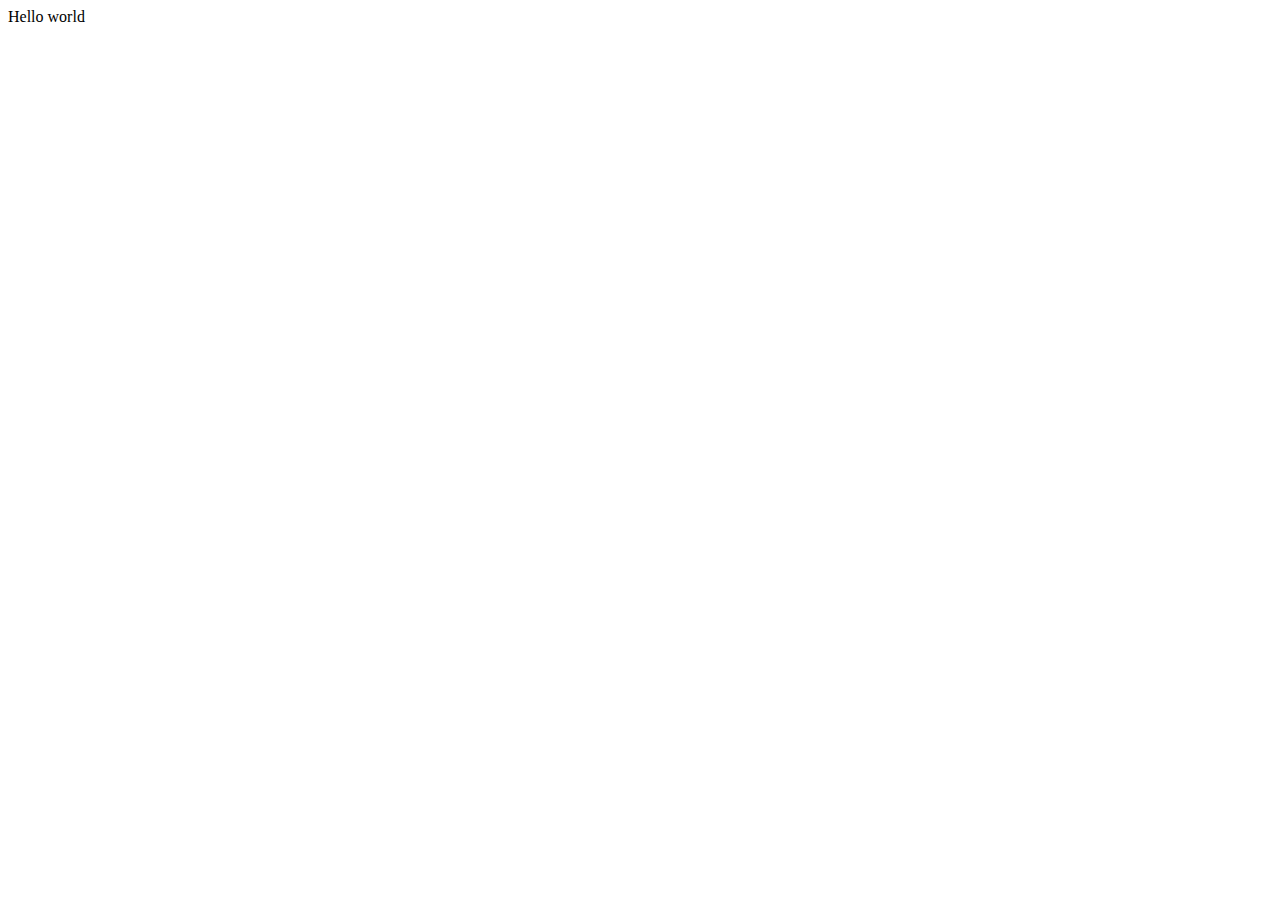
==== index.html @ a38781e0 "Initial commit" ====
<!DOCTYPE html>
<html>
  <head>
    <meta charset="utf-8">
    <meta name="viewport" content="width=device-width">
    <title>replit</title>
    <link href="style.css" rel="stylesheet" type="text/css" />
  </head>
  <body>
    Hello world
    <script src="script.js"></script>
  </body>
</html>
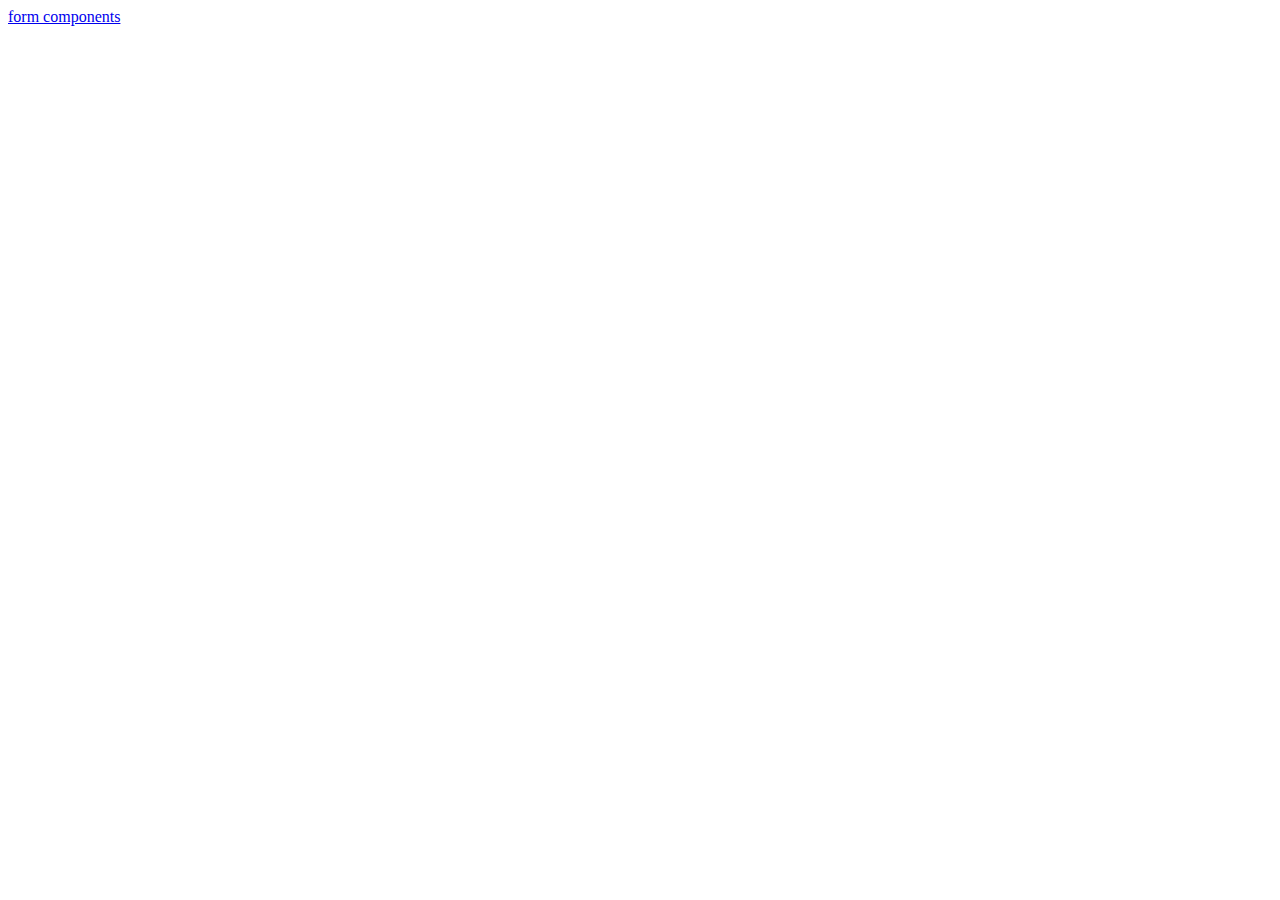
==== commit 6ef0dd2e: "progrès maquette composants" ====
--- a/index.html
+++ b/index.html
@@ -7,7 +7,6 @@
     <link href="style.css" rel="stylesheet" type="text/css" />
   </head>
   <body>
-    Hello world
-    <script src="script.js"></script>
+    <a href="form_components.html">form components</a>
   </body>
 </html>--- a/style.css
+++ b/style.css
@@ -0,0 +1,31 @@
+body{
+  --wd-white: #FFFFFF;
+  --accent: #8428F8;
+}
+
+div.formComponent{
+  justify-content: space-around;
+}
+
+div.compGrid{
+  display: grid;
+  grid-template: 0.5fr 1fr 0.5fr 1fr / 1fr 1fr 1fr;
+}
+
+h1.formComponent{
+  font-family: Inter;
+  font-style: normal;
+  font-weight: 500;
+  font-size: 46px;
+  line-height: 56px;
+  color:var(--accent);
+}
+
+select.civilite{
+  border: 1px solid #949494;
+  box-sizing: border-box;
+  border-radius: 4px;
+  width: 261px;
+  height: 59px;
+  background: var(--wd-white);
+}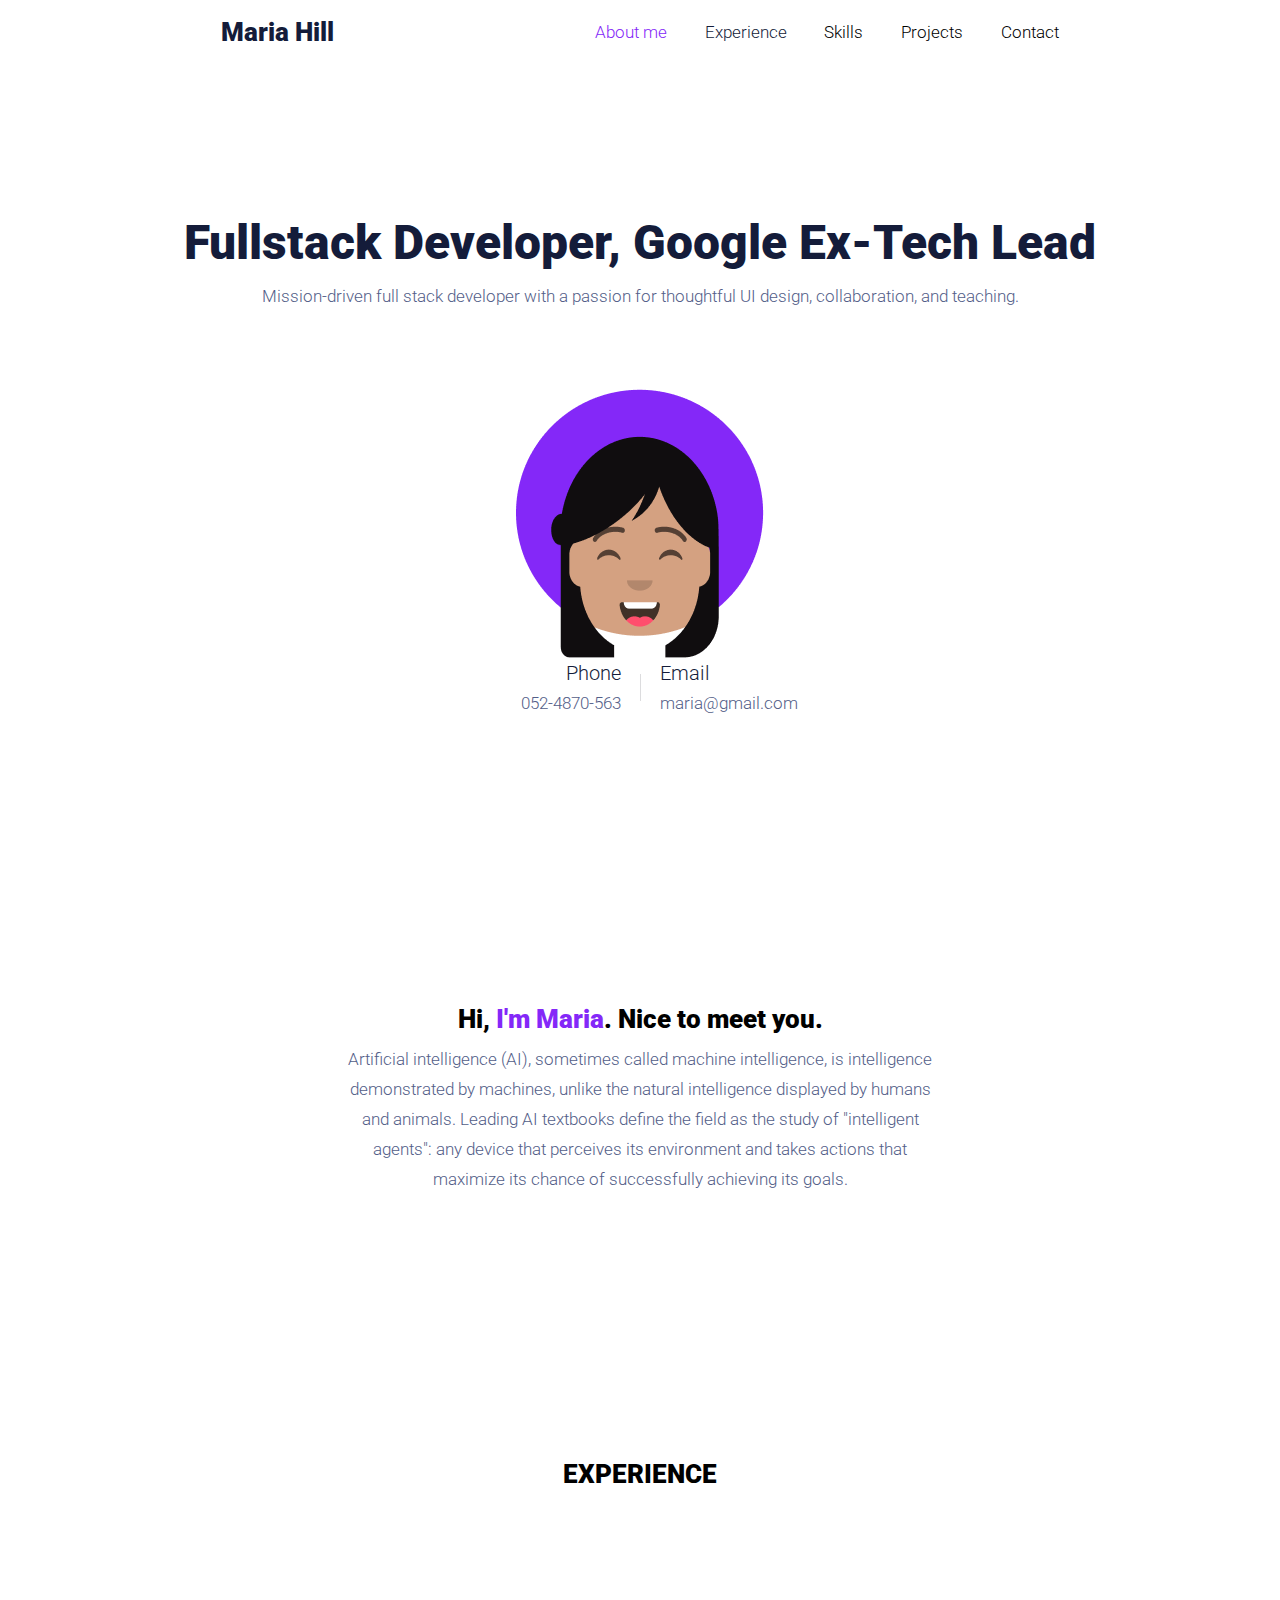
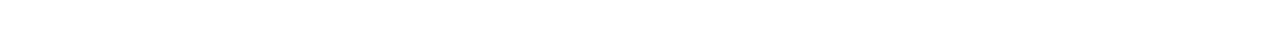
==== commit 31238c55: "avancé epxerience" ====
--- a/index.html
+++ b/index.html
@@ -1,12 +1,77 @@
 <!DOCTYPE html>
-<html>
-  <head>
-    <meta charset="utf-8">
-    <meta name="viewport" content="width=device-width">
-    <title>replit</title>
-    <link href="style.css" rel="stylesheet" type="text/css" />
-  </head>
-  <body>
-    <a href="form_components.html">form components</a>
-  </body>
+<html lang="en">
+<head>
+  <meta charset="UTF-8">
+  <meta http-equiv="X-UA-Compatible" content="IE=edge">
+  <meta name="viewport" content="width=device-width, initial-scale=1.0">
+  <title>Document</title>
+  <link rel="stylesheet" href="style.css">
+</head>
+
+<header>
+  <div class="left">
+    <h1>Maria Hill</h1>
+  </div>
+  <div class="right">
+    <nav>
+      <ul>
+        <li><a id="about-btn" href="#about-me">About me</a></li>
+        <li><a href="#experience">Experience</a></li>
+        <li><a href="">Skills</a></li>
+        <li><a href="">Projects</a></li>
+        <li><a href="">Contact</a></li>
+      </ul>
+    </nav>
+  </div>
+</header>
+<body>
+  <section id="about-me">
+    <div class="flex-centered">
+      <div class="flex-column centered">
+        <p class="title">Fullstack Developer, Google Ex-Tech Lead</p>
+        <p class="small margin">Mission-driven full stack developer with a passion for thoughtful UI design, collaboration, and teaching.</p>
+      </div>
+    </div>
+    <div class="flex-centered">
+      <img src="img/illustration.png" alt="illustration">
+    </div>
+    <div class="flex-centered">
+      <div class="contact-grid">
+        <div class="after-line">
+          <p class="medium text-right">Phone</p>
+          <p class="small text-right">052-4870-563</p>
+        </div>
+        <div class="line">
+          
+        </div>
+        <div>
+          <p class="medium text-left">Email</p>
+          <p class="small text-left">maria@gmail.com</p>
+        </div>
+      </div>
+    </div>
+    <div class="intro">
+      <div class="centered">
+        <div class="flex-centered">
+          <p class="large">Hi,&nbsp</p><p class="large" style="color: var(--accent);">I'm Maria</p><p class="large">. Nice to meet you.</p>
+        </div>
+        <div class="flex-centered">
+          <p class="small paragraph margin">Artificial intelligence (AI), sometimes called machine intelligence, is intelligence demonstrated by machines, unlike the natural intelligence displayed by humans and animals. Leading AI textbooks define the field as the study of "intelligent agents": any device that perceives its environment and takes actions that maximize its chance of successfully achieving its goals.</p>
+        </div>
+      </div>
+    </div>
+  </section>
+  <section id="experience">
+    <div class="flex-centered">
+      <p class="large">EXPERIENCE</p>
+    </div>
+    <div class="flex-centered">
+      <div class="history">
+
+      </div>
+    </div>
+
+  </section>
+</body>
+
 </html>--- a/style.css
+++ b/style.css
@@ -1,31 +1,373 @@
-body{
+@import url('https://fonts.googleapis.com/css2?family=Roboto:wght@100;300;400;500;700;900&display=swap');
+
+/* ===== Variables ===== */
+body {
+  /* Colors */
+  --bw-100: #181743;
+  --bw-200: #3f474b;
+  --bw-300: #7f8a8f;
+  --bw-400: #bec7cc;
+  --bw-500: hsl(198, 24%, 89%);
+  --bw-600: #f3f8fb;
+  --bw-700: #FFFFFF;
+  --text-color:#1A1A1A;
+
+  --burple-100: #271e64;
+  --burple-200: #5034ff;
+  --burple-300: #bebdff;
+  --burple-400: #6d6af4;
+  --burple-500: #dfe8ff;
+
+  --error-red: #EE0004;
+  
   --wd-white: #FFFFFF;
   --accent: #8428F8;
-}
-
-div.formComponent{
-  justify-content: space-around;
-}
-
-div.compGrid{
-  display: grid;
-  grid-template: 0.5fr 1fr 0.5fr 1fr / 1fr 1fr 1fr;
-}
-
-h1.formComponent{
-  font-family: Inter;
-  font-style: normal;
-  font-weight: 500;
-  font-size: 46px;
-  line-height: 56px;
-  color:var(--accent);
-}
-
-select.civilite{
+  --blue1: #141C3A;
+  --blue2: #535E88;
+}
+
+/* ===== Button ===== */
+
+button,
+.button {
+  border-radius: 40px;
+  transition: all ease-in-out 125ms;
+  text-decoration: none;
+  display: inline-block;
+  cursor: pointer;
+}
+
+button.large,
+.button.large {
+  font-weight: 600;
+  font-size: 24px;
+  line-height: 36px;
+}
+
+button.large:not(.text),
+.button.large:not(.text) {
+  padding: 24px 32px;
+}
+
+button.medium,
+.button.medium {
+  font-weight: 600;
+  font-size: 20px;
+  line-height: 30px;
+}
+
+button.medium:not(.text),
+.button.medium:not(.text) {
+  padding: 20px 24px;
+}
+
+button.small,
+.button.small {
+  font-weight: 600;
+  font-size: 16px;
+  line-height: 24px;
+}
+
+button.small:not(.text),
+.button.small:not(.text) {
+  padding: 12px 20px;
+}
+
+button.primary,
+.button.primary {
+  background: var(--burple-200);
+  color: var(--bw-700);
+  border: none;
+}
+
+button.primary:hover,
+.button.primary:hover {
+  background: var(--burple-100);
+}
+
+button.secondary,
+.button.secondary {
+  background: var(--bw-700);
+  border: 3px solid var(--bw-100);
+  color: var(--bw-100);
+}
+
+button.secondary:hover,
+.button.secondary:hover {
+  background: var(--bw-100);
+  color: var(--bw-700);
+}
+
+button.tertiary,
+.button.tertiary {
+  background: var(--burple-500);
+  border: 3px solid var(--bw-100);
+  color: var(--burple-100);
+}
+
+button.tertiary:hover,
+.button.tertiary:hover {
+  background: var(--bw-100);
+  color: var(--bw-700);
+}
+
+button.text,
+.button.text {
+  background: none;
+  color: var(--burple-200);
+  border: none;
+}
+
+button.text:hover,
+.button.text:hover {
+  color: var(--burple-100);
+}
+
+button.round{
+  width: 96px;
+  height: 96px;
+  border-radius: 50%;
+  border:none;
+  background: var(--burple-500);
+  color: var(--burple-100);
+  font-size: 48px;
+}
+
+button.round:hover{
+  background: var(--burple-400);
+}
+
+button.round:disabled{
+  background: var(--bw-500);
+  color: var(--bw-300);
+}
+/* ============================== */
+
+/* ========= Text Inputs ======== */
+
+div.textInput{
+  transition: 125ms;
+  display: flex;
+  flex-direction: column;
+  gap: 6px;
+}
+
+div.textInput label{
+  transition: 125ms;
+  color: var(--text-color);
+  position: relative;
+  bottom: 85px;
+}
+
+div.textInput input{
+  transition: 125ms;
   border: 1px solid #949494;
   box-sizing: border-box;
   border-radius: 4px;
-  width: 261px;
+  padding: 20px 12px;
+  width: 311px;
   height: 59px;
-  background: var(--wd-white);
-}+}
+
+div.textInput input:hover{
+  border: 2px solid #767676;
+}
+
+div.textInput:focus-within input{
+  color:#543FD3;
+  border: 2px solid #543FD3;
+  outline: none;
+}
+
+div.textInput:focus-within label{
+  color: #543FD3;
+} 
+
+div.textInput input:invalid{
+  border: 2px solid var(--error-red);
+  color:var(--error-red);
+}
+
+div.textInput input:invalid +label{
+  color: var(--error-red);
+}
+
+div.textInput input:disabled{
+  
+}
+/* ============================== */
+
+/* ======== Dropdown ============ */
+
+div.dropdown{
+  display: block;
+}
+
+button.dropbtn{
+  
+}
+/* ============================== */
+
+/* ======== "properties" ======== */
+
+.centered{
+  text-align: center;
+}
+
+.no-blank{
+  padding-top: 0;
+  margin-top: 0;
+}
+
+.text-left{
+  padding-left: start;
+}
+
+.text-right{
+  text-align: end;
+}
+
+.margin{
+  margin-top: 10px;
+}
+
+div.flex-centered{
+  display: flex;
+  justify-content: center;
+}
+
+div.grid{
+  display: grid;
+}
+
+
+
+/* ============================== */
+
+html{
+  scroll-behavior: smooth;
+  font-family: Roboto;
+}
+
+header{
+  display: flex;
+  justify-content: space-evenly;
+}
+
+body{
+  margin:0;
+  padding: 0;
+}
+
+header .left h1{
+  font-style: normal;
+  font-weight: 900;
+  font-size: 26px;
+  line-height: 30px;
+  color: var(--blue1);
+}
+
+header .right{
+  display: flex;
+  align-items: center;
+}
+
+header .right ul{
+  display: flex;
+  gap: 37.8px;
+  list-style: none;
+}
+
+header a{
+  text-decoration: none;
+  color: var(--blue1);
+  font-weight: 300;
+  font-size: 17px;
+  line-height: 30px;
+}
+
+header a#about-btn{
+  color: var(--accent);
+}
+
+header a:visited{
+  color: inherit; 
+}
+
+p{
+  margin:0px;
+  
+}
+
+p.title{
+  font-style: normal;
+  font-weight: 900;
+  font-size: 48px;
+  line-height: 56px;
+  color: var(--blue1);
+}
+
+p.large{
+  font-weight: 900;
+  font-size: 26px;
+  line-height: 30px;
+}
+
+p.medium{
+  font-weight: 300;
+  font-size: 20px;
+  line-height: 30px;
+  color:var(--blue1)
+}
+
+p.small{
+  font-weight: 300;
+  font-size: 17px;
+  line-height: 30px;
+  color: var(--blue2);
+}
+
+p.paragraph{
+  width: 609px;
+}
+
+div.flex-column{
+  display: inline-block
+}
+
+section#about-me{
+  margin-top: 150px;
+}
+
+section#about-me img{
+  margin-top: 78px;
+}
+
+section#about-me div.contact-grid{
+  display: grid;
+  grid-template-columns: 1fr 1px 1fr;
+  width: 350px;
+  column-gap: 19px;
+}
+
+div.line{
+  width: 0;
+  height: 27px;
+  border-left: solid 0.25px #DCDCDE;
+  align-self: center;
+  justify-self: center;
+}
+
+section#about-me div.intro{
+  margin-top: 286px;
+}
+
+section#experience{
+  margin-top: 265px;
+}
+
+section#experience div.history{
+  margin-top: 165px;
+  display: grid;
+  grid-template-columns: 1fr 5px 1fr;
+}
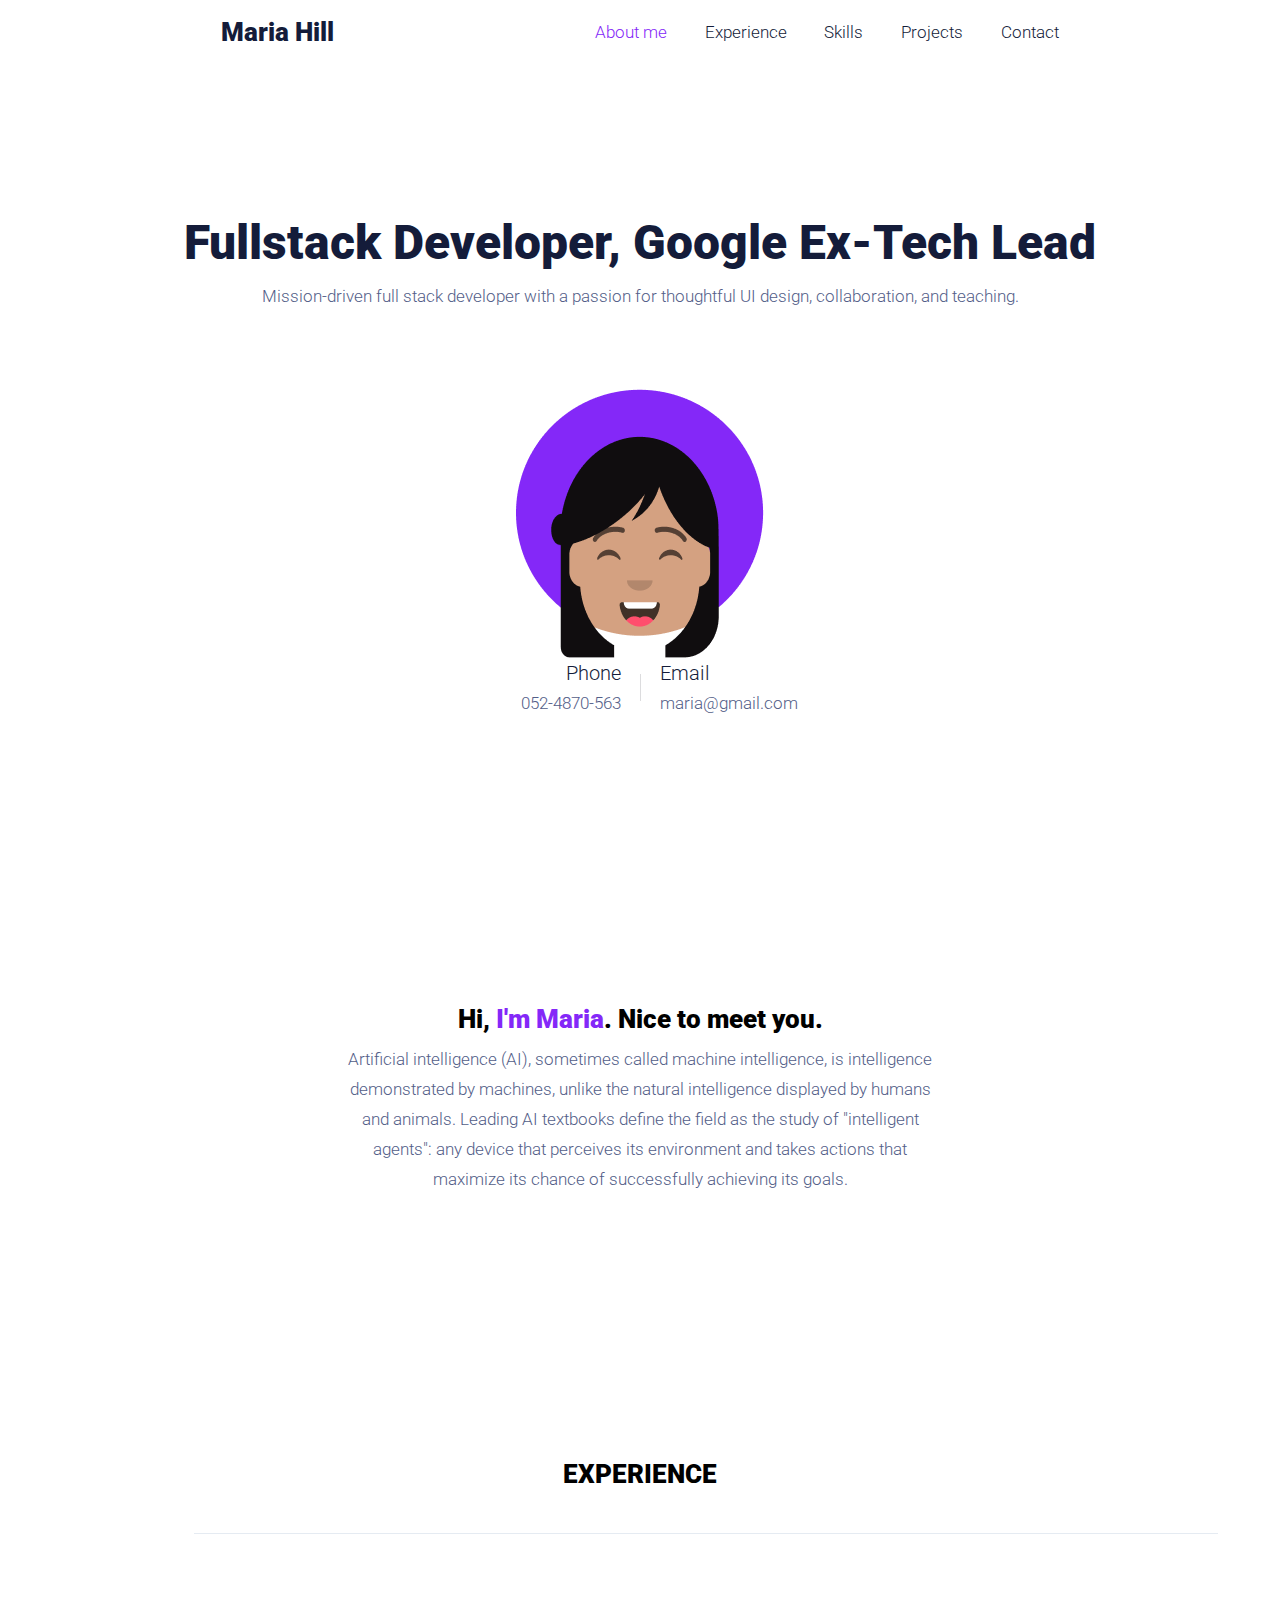
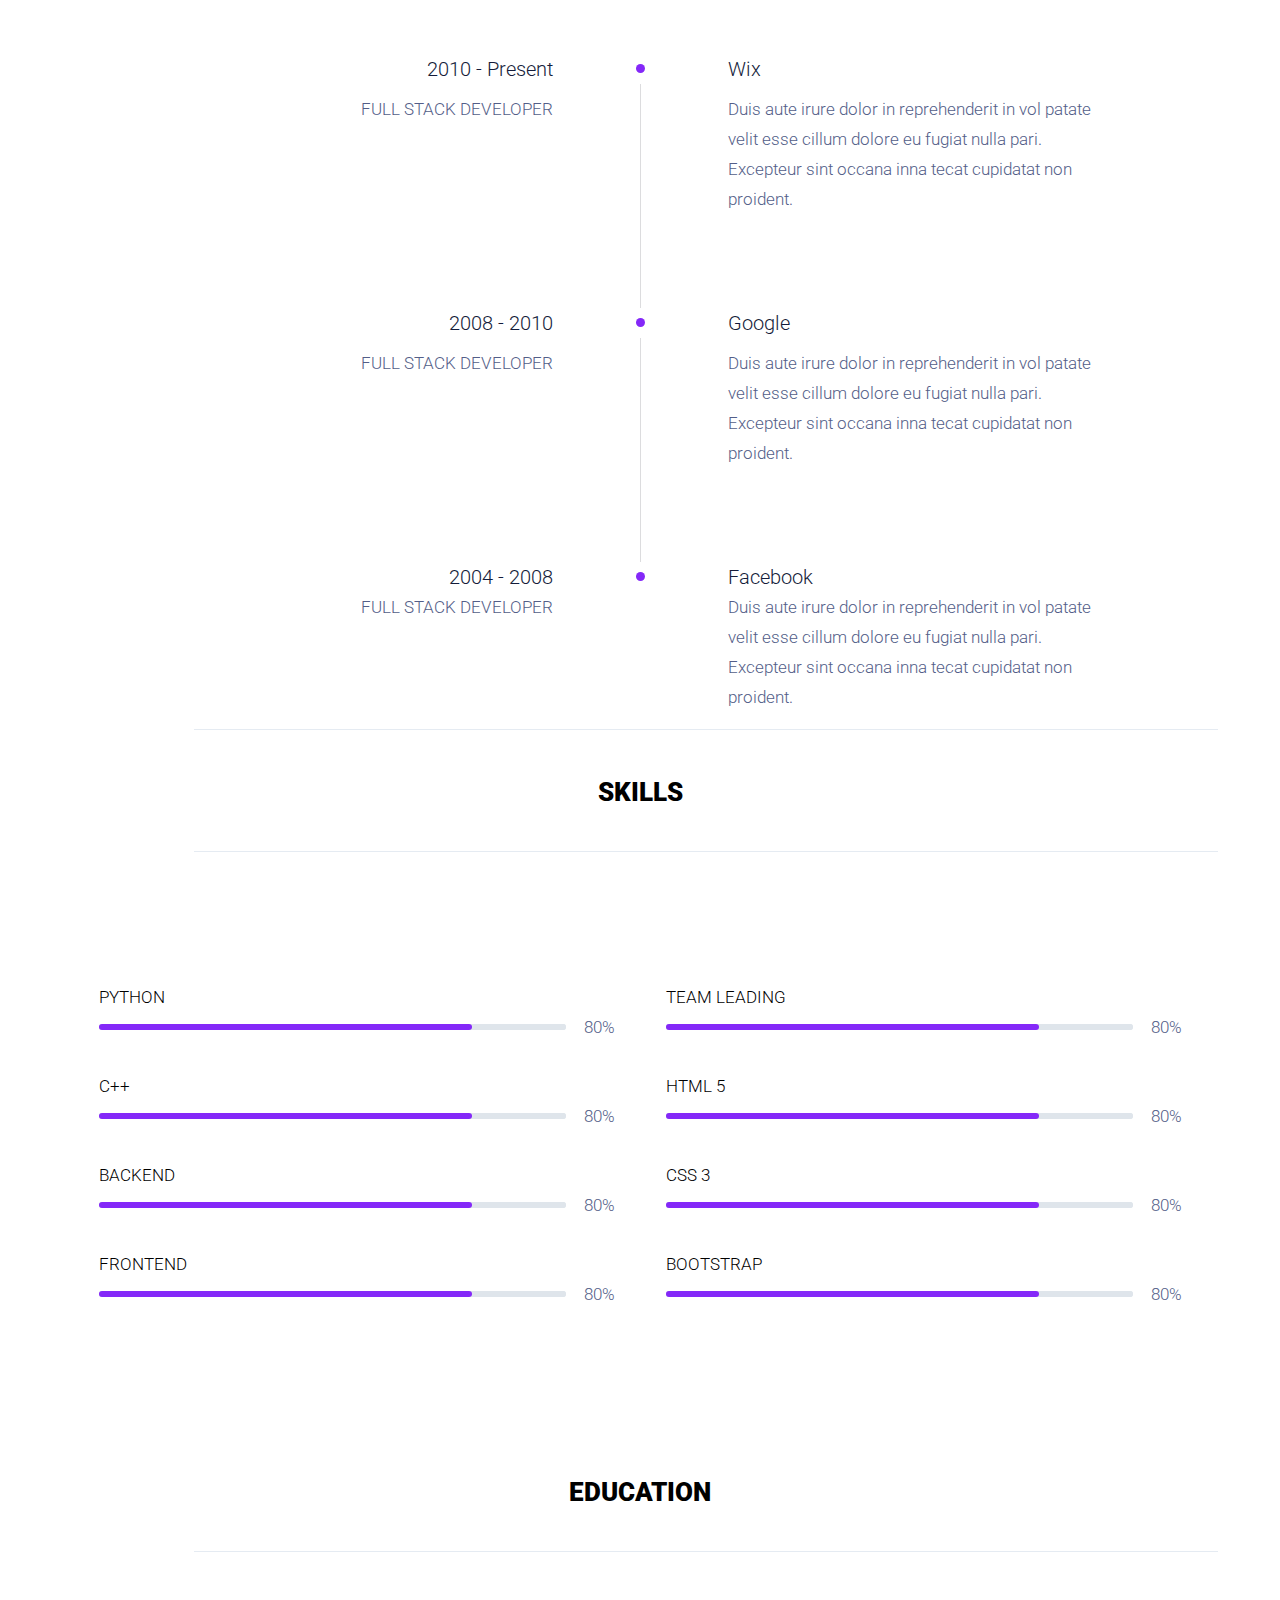
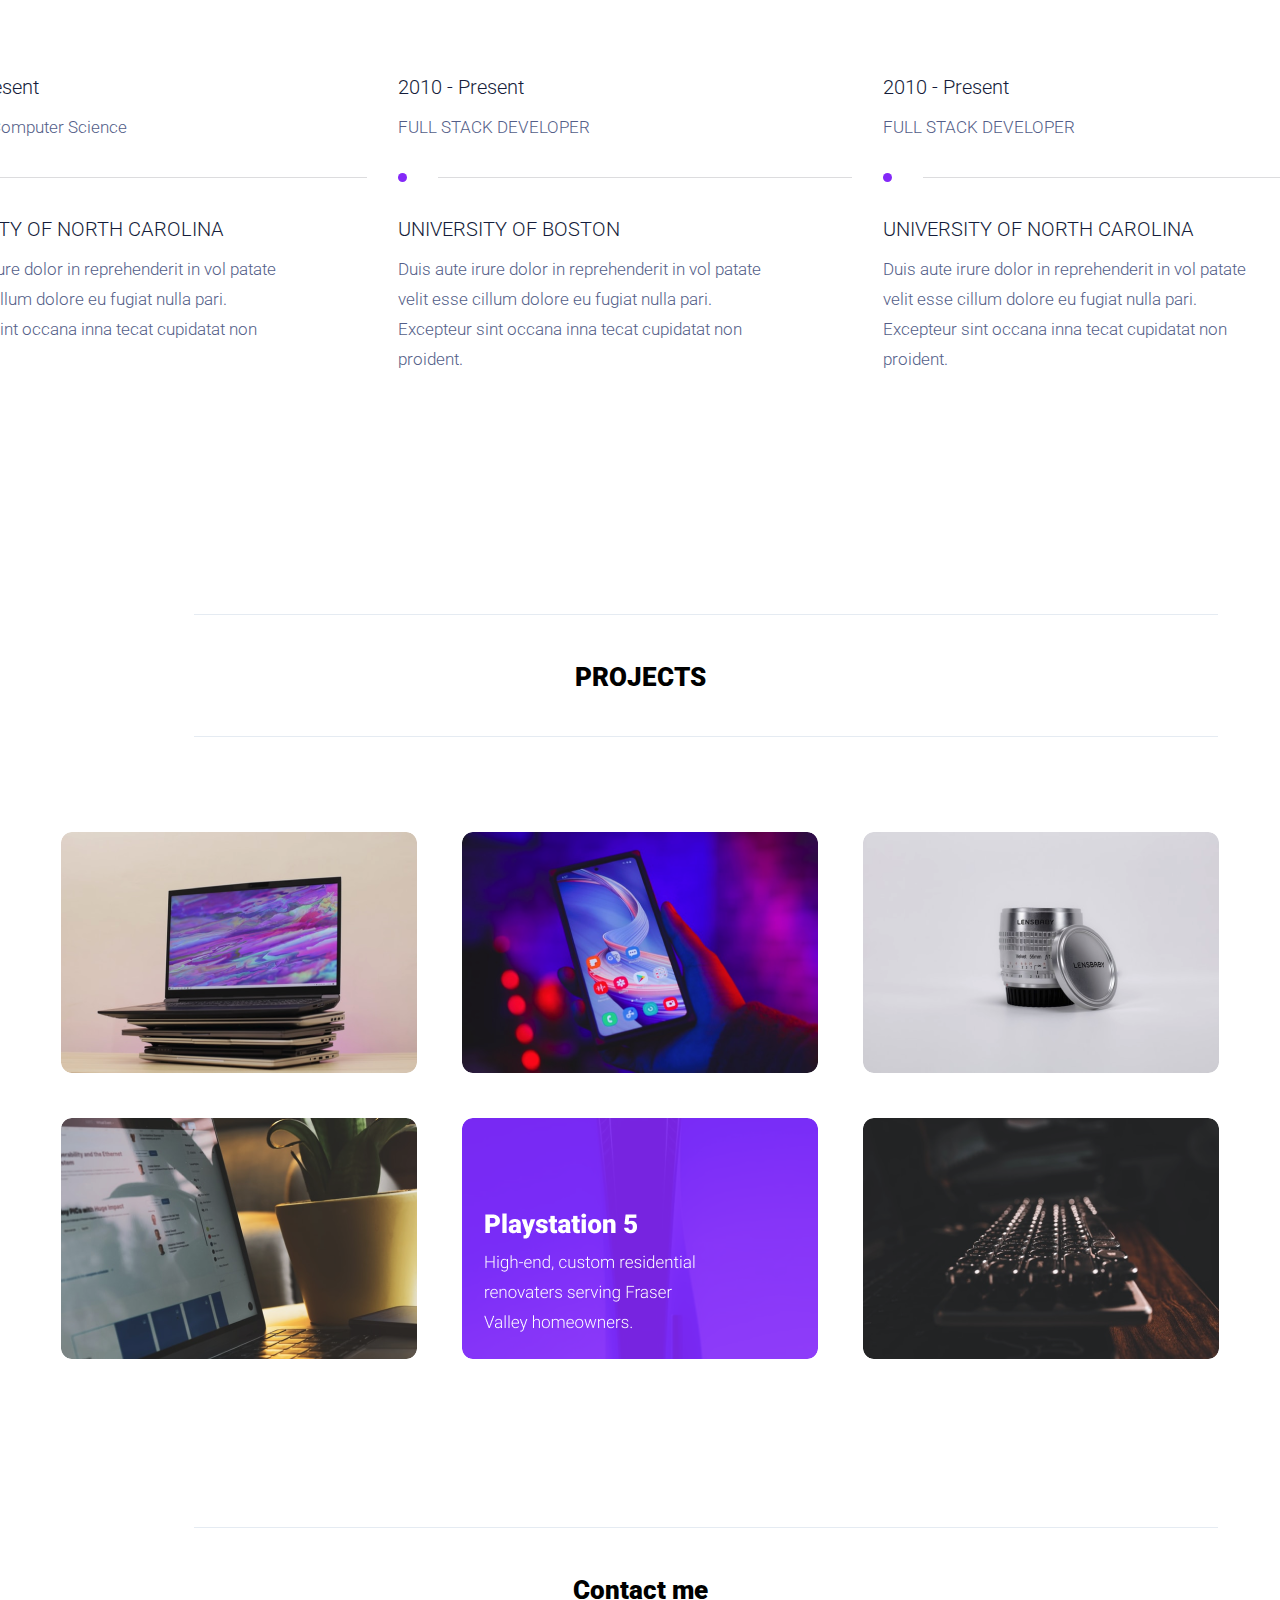
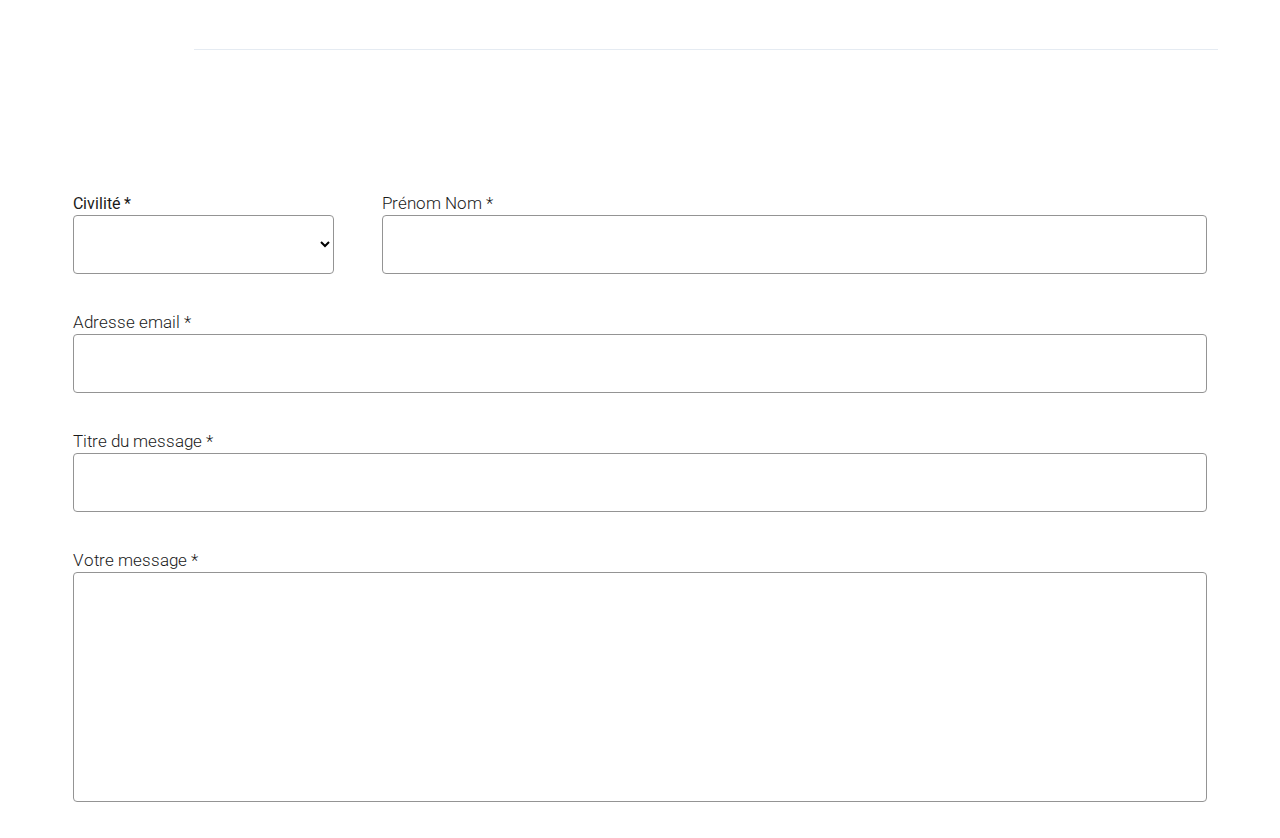
==== commit dabde6e7: "form" ====
--- a/index.html
+++ b/index.html
@@ -6,6 +6,7 @@
   <meta name="viewport" content="width=device-width, initial-scale=1.0">
   <title>Document</title>
   <link rel="stylesheet" href="style.css">
+  <link rel="stylesheet" href="impression.css" media="print">
 </head>
 
 <header>
@@ -17,9 +18,9 @@
       <ul>
         <li><a id="about-btn" href="#about-me">About me</a></li>
         <li><a href="#experience">Experience</a></li>
-        <li><a href="">Skills</a></li>
-        <li><a href="">Projects</a></li>
-        <li><a href="">Contact</a></li>
+        <li><a href="#skills">Skills</a></li>
+        <li><a href="#projects">Projects</a></li>
+        <li><a href="#contact">Contact</a></li>
       </ul>
     </nav>
   </div>
@@ -37,11 +38,11 @@
     </div>
     <div class="flex-centered">
       <div class="contact-grid">
-        <div class="after-line">
+        <div>
           <p class="medium text-right">Phone</p>
           <p class="small text-right">052-4870-563</p>
         </div>
-        <div class="line">
+        <div class="small-line">
           
         </div>
         <div>
@@ -65,12 +66,200 @@
     <div class="flex-centered">
       <p class="large">EXPERIENCE</p>
     </div>
+    <div class="horizontal-sep" style="margin-top: 44px;"></div> <!--ligne horizontale, j'utilise un attribut style pour éviter d'en créer 42 variantes-->
     <div class="flex-centered">
       <div class="history">
-
-      </div>
-    </div>
-
+        <!-- Row n°1 -->
+        <div>
+          <p class="medium text-right">2010 - Present</p>
+          <p class="small text-right margin">FULL STACK DEVELOPER</p>
+        </div>
+        <div>
+          <div class="long-line dotted-vertical"></div>
+        </div>
+        <div>
+          <p class="medium">Wix</p>
+          <p class="small small-paragraph margin">Duis aute irure dolor in reprehenderit in vol patate velit esse cillum dolore eu fugiat nulla pari. Excepteur sint occana inna tecat cupidatat non proident.</p>
+        </div>
+        <!-- Row n°2 -->
+        <div>
+          <p class="medium text-right">2008 - 2010</p>
+          <p class="small text-right margin">FULL STACK DEVELOPER</p>
+        </div>
+        <div>
+          <div class="long-line dotted-vertical"></div>
+        </div>
+        <div>
+          <p class="medium">Google</p>
+          <p class="small small-paragraph margin">Duis aute irure dolor in reprehenderit in vol patate velit esse cillum dolore eu fugiat nulla pari. Excepteur sint occana inna tecat cupidatat non proident.</p>
+        </div>
+        <!-- Row n°3 -->
+        <div>
+          <p class="medium text-right">2004 - 2008</p>
+          <p class="small text-right">FULL STACK DEVELOPER</p>
+        </div>
+        <div>
+          <div class="dotted-vertical"></div>
+        </div>
+        <div>
+          <p class="medium">Facebook</p>
+          <p class="small small-paragraph">Duis aute irure dolor in reprehenderit in vol patate velit esse cillum dolore eu fugiat nulla pari. Excepteur sint occana inna tecat cupidatat non proident.</p>
+        </div>
+      </div>
+    </div>
+  </section>
+  <div class="horizontal-sep" style="margin-top: 17px;"></div> <!--ligne horizontale, j'utilise un attribut style pour éviter d'en créer 42 variantes-->
+  <section id="skills">
+    <div class="flex-centered">
+      <p class="large">SKILLS</p>
+    </div>
+    <div class="horizontal-sep" style="margin-top: 44px;"></div> <!--ligne horizontale, j'utilise un attribut style pour éviter d'en créer 42 variantes-->
+    <div class="flex-centered">
+      <div class="skill-bars">
+        <!-- Row n°1 -->
+        <div style="display: flex;">
+          <label><p class="small label">PYTHON</p>
+            <progress max="100" value="80"> 80% </progress>
+          </label>
+          <p class="small progress">80%</p>
+        </div>
+        <div style="display: flex;">
+          <label><p class="small label">TEAM LEADING</p>
+            <progress max="100" value="80"> 80% </progress>
+          </label>
+          <p class="small progress">80%</p>
+        </div>
+        <!-- Row n°2 -->
+        <div style="display: flex;">
+          <label><p class="small label">C++</p>
+            <progress max="100" value="80"> 80% </progress>
+          </label>
+          <p class="small progress">80%</p>
+        </div>
+        <div style="display: flex;">
+          <label><p class="small label">HTML 5</p>
+            <progress max="100" value="80"> 80% </progress>
+          </label>
+          <p class="small progress">80%</p>
+        </div>
+        <!-- Row n°3 -->
+        <div style="display: flex;">
+          <label><p class="small label">BACKEND</p>
+            <progress max="100" value="80"> 80% </progress>
+          </label>
+          <p class="small progress">80%</p>
+        </div>
+        <div style="display: flex;">
+          <label><p class="small label">CSS 3</p>
+            <progress max="100" value="80"> 80% </progress>
+          </label>
+          <p class="small progress">80%</p>
+        </div>
+        <!-- Row n°4 -->
+        <div style="display: flex;">
+          <label><p class="small label">FRONTEND</p>
+            <progress max="100" value="80"> 80% </progress>
+          </label>
+          <p class="small progress">80%</p>
+        </div>
+        <div style="display: flex;">
+          <label><p class="small label">BOOTSTRAP</p>
+            <progress max="100" value="80"> 80% </progress>
+          </label>
+          <p class="small progress">80%</p>
+        </div>
+      </div>
+    </div>
+  </section>
+  <section id="education">
+    <div class="flex-centered">
+      <p class="large">EDUCATION</p>
+    </div>
+    <div class="horizontal-sep" style="margin-top: 44px;"></div> <!--ligne horizontale, j'utilise un attribut style pour éviter d'en créer 42 variantes-->
+    <div class="flex-centered">
+      <div class="edu-grid">
+        <!--Row n°1-->
+        <div>
+          <p class="medium">2010 - Present</p>
+          <p class="small margin">Master of Computer Science</p>
+        </div>
+        <div>
+          <p class="medium">2010 - Present</p>
+          <p class="small margin">FULL STACK DEVELOPER</p>
+        </div>
+        <div>
+          <p class="medium">2010 - Present</p>
+          <p class="small margin">FULL STACK DEVELOPER</p>
+        </div>
+        <!--Row n°2-->
+        <div class="h-line dotted-horizontal"></div>
+        <div class="h-line dotted-horizontal"></div>
+        <div class="h-line dotted-horizontal"></div>
+        <!--Row n°3-->
+        <div>
+          <p class="medium">UNIVERSITY OF NORTH CAROLINA</p>
+          <p class="small small-paragraph2 margin">Duis aute irure dolor in reprehenderit in vol patate velit esse cillum dolore eu fugiat nulla pari. Excepteur sint occana inna tecat cupidatat non proident.</p>
+        </div>
+        <div>
+          <p class="medium">UNIVERSITY OF BOSTON</p>
+          <p class="small small-paragraph2 margin">Duis aute irure dolor in reprehenderit in vol patate velit esse cillum dolore eu fugiat nulla pari. Excepteur sint occana inna tecat cupidatat non proident.</p>
+        </div>
+        <div>
+          <p class="medium">UNIVERSITY OF NORTH CAROLINA</p>
+          <p class="small small-paragraph2 margin">Duis aute irure dolor in reprehenderit in vol patate velit esse cillum dolore eu fugiat nulla pari. Excepteur sint occana inna tecat cupidatat non proident.</p>
+        </div>
+      </div>
+    </div>
+  </section>
+  <div class="horizontal-sep" style="margin-top:240px;"></div> <!--ligne horizontale, j'utilise un attribut style pour éviter d'en créer 42 variantes-->
+  <section id="projects">
+    <div class="flex-centered">
+      <p class="large">PROJECTS</p>
+    </div>
+    <div class="horizontal-sep" style="margin-top: 44px;"></div> <!--ligne horizontale, j'utilise un attribut style pour éviter d'en créer 42 variantes-->
+    <div class="flex-centered">
+      <div class="cards">
+        <img class="card" src="img/project03.png" alt="project03">
+        <img class="card" src="img/project06.png" alt="project06">
+        <img class="card" src="img/project05.png" alt="project05">
+        <img class="card" src="img/project02.png" alt="project02">
+        <img class="card" src="img/project01.png" alt="project01">
+        <img class="card" src="img/project04.png" alt="project04">
+      </div>
+    </div>
+  </section>
+  <div class="horizontal-sep" style="margin-top: 168px;"></div> <!--ligne horizontale, j'utilise un attribut style pour éviter d'en créer 42 variantes-->
+  <section id="contact">
+    <div class="flex-centered">
+      <p class="large">Contact me</p>
+    </div>
+    <div class="horizontal-sep" style="margin-top: 44px;"></div> <!--ligne horizontale, j'utilise un attribut style pour éviter d'en créer 42 variantes-->
+    <div class="flex-centered">
+      <form action="">
+        <div class="form-line">
+          <div class="input">
+            <select class="noHint" name="" id="select-civ"></select>
+            <label for="select-civ">Civilité *</label>
+          </div>
+          <div class="input">
+            <input type="text" id="input-name" class="noHint medium">
+            <label for="input-name"><p class="small label">Prénom Nom *</p></label>
+          </div>
+        </div>
+        <div class="input">
+          <input type="text" id="input-mail" class="noHint large">
+          <label for="input-mail"><p class="small label">Adresse email *</p></label>
+        </div>
+        <div class="input">
+          <input type="text" id="input-title" class="noHint large">
+          <label for="input-title"><p class="small label">Titre du message *</p></label>
+        </div>
+        <div class="input">
+          <input type="text" id="input-msg" class="noHint large tall">
+          <label for="input-msg"><p class="small label">Votre message *</p></label>
+        </div>
+      </form>
+    </div>
   </section>
 </body>
 
--- a/style.css
+++ b/style.css
@@ -24,6 +24,14 @@
   --accent: #8428F8;
   --blue1: #141C3A;
   --blue2: #535E88;
+  --blue3: #DCDCDE;
+
+  --inactive: #949494;
+  --hover: #767676;
+  --focus: #543FD3;
+
+  --hline: #E5EBF2;
+  --progbars:#DFE5EB;
 }
 
 /* ===== Button ===== */
@@ -143,68 +151,109 @@
 }
 /* ============================== */
 
-/* ========= Text Inputs ======== */
-
-div.textInput{
-  transition: 125ms;
+/* ========= Input General ====== */
+
+div.input{
+  transition: all ease-in-out 125ms;
   display: flex;
   flex-direction: column;
   gap: 6px;
 }
 
-div.textInput label{
-  transition: 125ms;
+div.input label{
+  transition: all ease-in-out 125ms;
   color: var(--text-color);
   position: relative;
-  bottom: 85px;
-}
-
-div.textInput input{
-  transition: 125ms;
-  border: 1px solid #949494;
+  
+}
+
+div.input:focus-within label{
+  color: var(--focus);
+} 
+
+div.input .noHint:invalid{
+  border: 2px solid var(--error-red);
+  color:var(--error-red);
+}
+
+div.input .noHint:invalid +label{
+  color: var(--error-red);
+}
+/* ============================== */
+
+/* ========= Text Inputs ======== */
+
+div.input input +label{
+  bottom: 92px;
+}
+
+div.input input{
+  transition: all ease-in-out 125ms;
+  border: 1px solid var(--inactive);
   box-sizing: border-box;
   border-radius: 4px;
   padding: 20px 12px;
-  width: 311px;
   height: 59px;
 }
 
-div.textInput input:hover{
-  border: 2px solid #767676;
-}
-
-div.textInput:focus-within input{
-  color:#543FD3;
-  border: 2px solid #543FD3;
+div.input:focus-within input{
+  color:var(--focus);
+  border: 2px solid var(--focus);
   outline: none;
 }
 
-div.textInput:focus-within label{
-  color: #543FD3;
-} 
-
-div.textInput input:invalid{
-  border: 2px solid var(--error-red);
-  color:var(--error-red);
-}
-
-div.textInput input:invalid +label{
-  color: var(--error-red);
-}
-
-div.textInput input:disabled{
+div.input input:disabled{
   
 }
+
+div.input input:hover{
+  border: 2px solid var(--hover);
+}
+
+input.small{
+  width: 261px;
+}
+
+input.medium{
+  width: 825px;
+}
+
+input.large{
+  width: 1134px;
+}
+
+input.tall{
+  height: 230px !important;
+}
+
+input.tall +label{
+  bottom: 263px !important;
+}
 /* ============================== */
 
 /* ======== Dropdown ============ */
 
-div.dropdown{
-  display: block;
-}
-
-button.dropbtn{
-  
+div.input select +label{
+  bottom: 86px;
+}
+
+select{
+  transition: all ease-in-out 125ms;
+  border: 1px solid var(--inactive);
+  box-sizing: border-box;
+  border-radius: 4px;
+  width: 261px;
+  height: 59px;
+  padding: 20px 12px;
+  background: #FFFFFF;
+}
+
+select:hover{
+  border: 2px solid var(--hover);
+}
+
+select:focus{
+  border: 2px solid var(--focus);
 }
 /* ============================== */
 
@@ -236,12 +285,114 @@
   justify-content: center;
 }
 
+div.flex-column{
+  display: flex;
+  flex-direction: column;
+}
+
 div.grid{
   display: grid;
 }
 
 
-
+/* ============================== */
+
+/* ========== Shapes ============ */
+
+.small-line{
+  width: 1px;
+  height: 27px;
+  background: var(--blue3);
+  align-self: center;
+  justify-self: center;
+}
+
+.long-line{
+  width: 1px;
+  height: 224px;
+  background: var(--blue3);
+  align-self: center;
+  justify-self: center;
+}
+
+.h-line{
+  width: 414px;
+  height: 1px;
+  background: var(--blue3);
+  align-self: center;
+  justify-self: center;
+}
+
+.dotted-vertical{
+  margin-top: 30px;
+}
+
+.dotted-vertical::after{
+  width: 9px;
+  height: 9px;
+  content: "";
+  display: block;
+  border-radius: 50%;
+  background: var(--accent);
+  position:relative;
+  z-index: 2;
+  left: -4px;
+  top: -20px
+}
+
+.dotted-horizontal{
+  margin-left: 40px;
+  margin-right: 31px;
+}
+
+.dotted-horizontal::before{
+  width: 9px;
+  height: 9px;
+  content: "";
+  display: block;
+  border-radius: 50%;
+  background: var(--accent);
+  position:relative;
+  z-index: 2;
+  top: -4.5px;
+  right: 40px;
+}
+
+.horizontal-sep{
+  width: 80%;
+  height: 1px;
+  background: var(--hline);
+  margin-left: 194px;
+}
+/* ============================== */
+
+/* ======== Progress Bar ======== */
+
+progress{
+  border-radius: 100px;
+  background: var(--progbars);
+  height: 6px;
+  border: none;
+  width: 467px;
+}
+
+/* utilisation de moz pour Firefox et de webkit pour le reste */
+
+progress::-webkit-progress-bar {
+  background-color: var(--progbars);
+  border-radius: 100px;
+}
+
+progress::-moz-progress-bar
+{
+  background: var(--accent);
+  border-radius: 100px;
+}
+
+::-webkit-progress-value {
+  border-radius: 100px;
+  background: var(--accent);
+}
 /* ============================== */
 
 html{
@@ -331,8 +482,21 @@
   width: 609px;
 }
 
-div.flex-column{
-  display: inline-block
+p.small-paragraph{
+  width: 380px;
+}
+
+p.small-paragraph2{
+  width: 373px;
+}
+
+p.label{
+  color: inherit;
+}
+
+p.progress{
+  margin-top: 30px;
+  margin-left: 18px;
 }
 
 section#about-me{
@@ -350,14 +514,6 @@
   column-gap: 19px;
 }
 
-div.line{
-  width: 0;
-  height: 27px;
-  border-left: solid 0.25px #DCDCDE;
-  align-self: center;
-  justify-self: center;
-}
-
 section#about-me div.intro{
   margin-top: 286px;
 }
@@ -367,7 +523,67 @@
 }
 
 section#experience div.history{
+  margin-top: 120px;
+  display: grid;
+  grid-template-columns: 1fr 1px 1fr;
+  column-gap: 87px;
+  grid-row: 255px;
+}
+
+section#skills {
+  margin-top: 47px;
+}
+
+section#skills div.skill-bars{
+  margin-top: 130px;
+  display: grid;
+  grid-template-columns: 1fr 1fr;
+  column-gap: 51px;
+  row-gap: 29px;
+}
+
+section#education{
+  margin-top: 168px;
+}
+
+section#education .edu-grid{
+  margin-top: 120px;
+  display: grid;
+  grid-template-columns: repeat(3,1fr);
+  grid-template-rows: auto 1px auto;
+  row-gap: 35.5px;
+}
+
+section#projects{
+  margin-top: 47px;
+}
+
+section#projects div.cards{
+  margin-top: 95px;
+  display: grid;
+  grid-template-columns: repeat(3,1fr);
+  column-gap: 45px;
+  row-gap: 45px;
+}
+
+img.card{
+  width: 356px;
+  height: 241px;
+  border-radius: 11px;
+}
+
+section#contact{
+  margin-top: 47px;
+}
+
+section#contact form{
   margin-top: 165px;
-  display: grid;
-  grid-template-columns: 1fr 5px 1fr;
-}
+  display: flex;
+  flex-direction: column;
+  gap: 24px;
+}
+
+section#contact div.form-line{
+  display: flex;
+  gap: 48px;
+}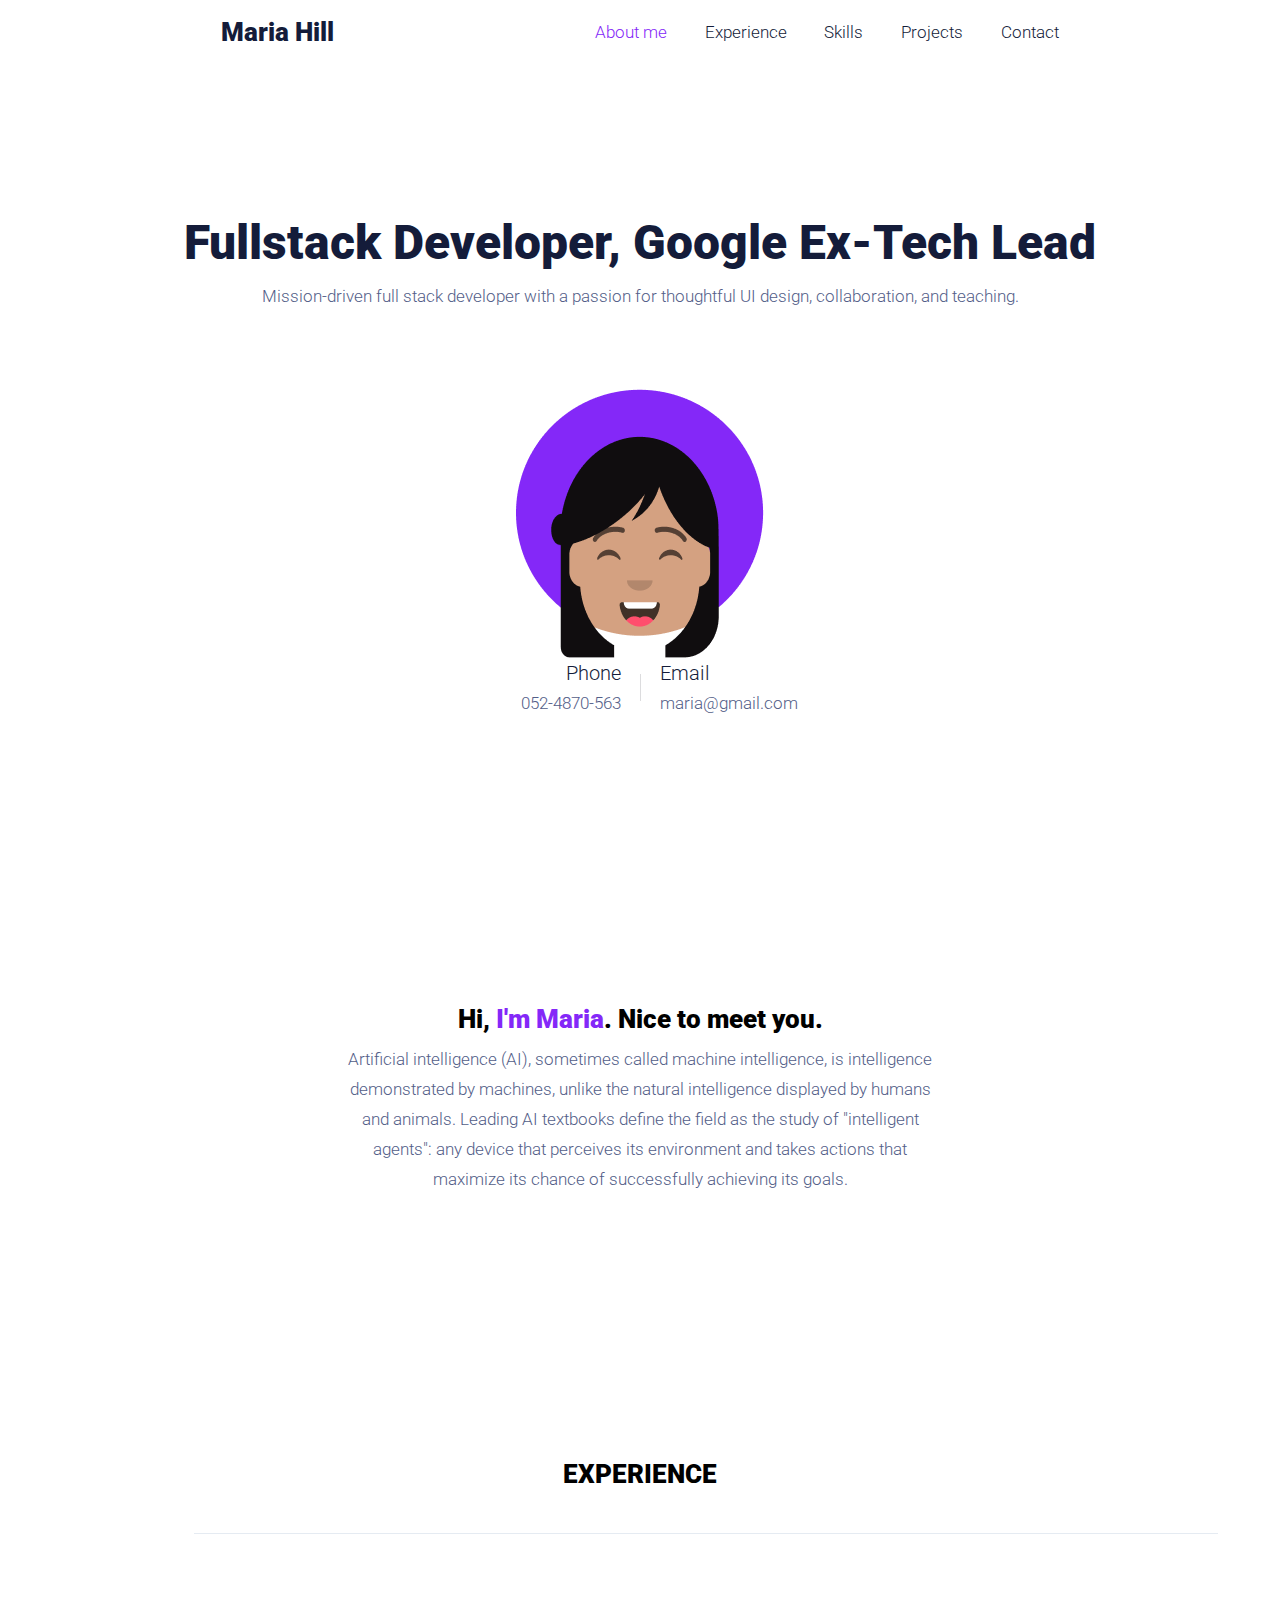
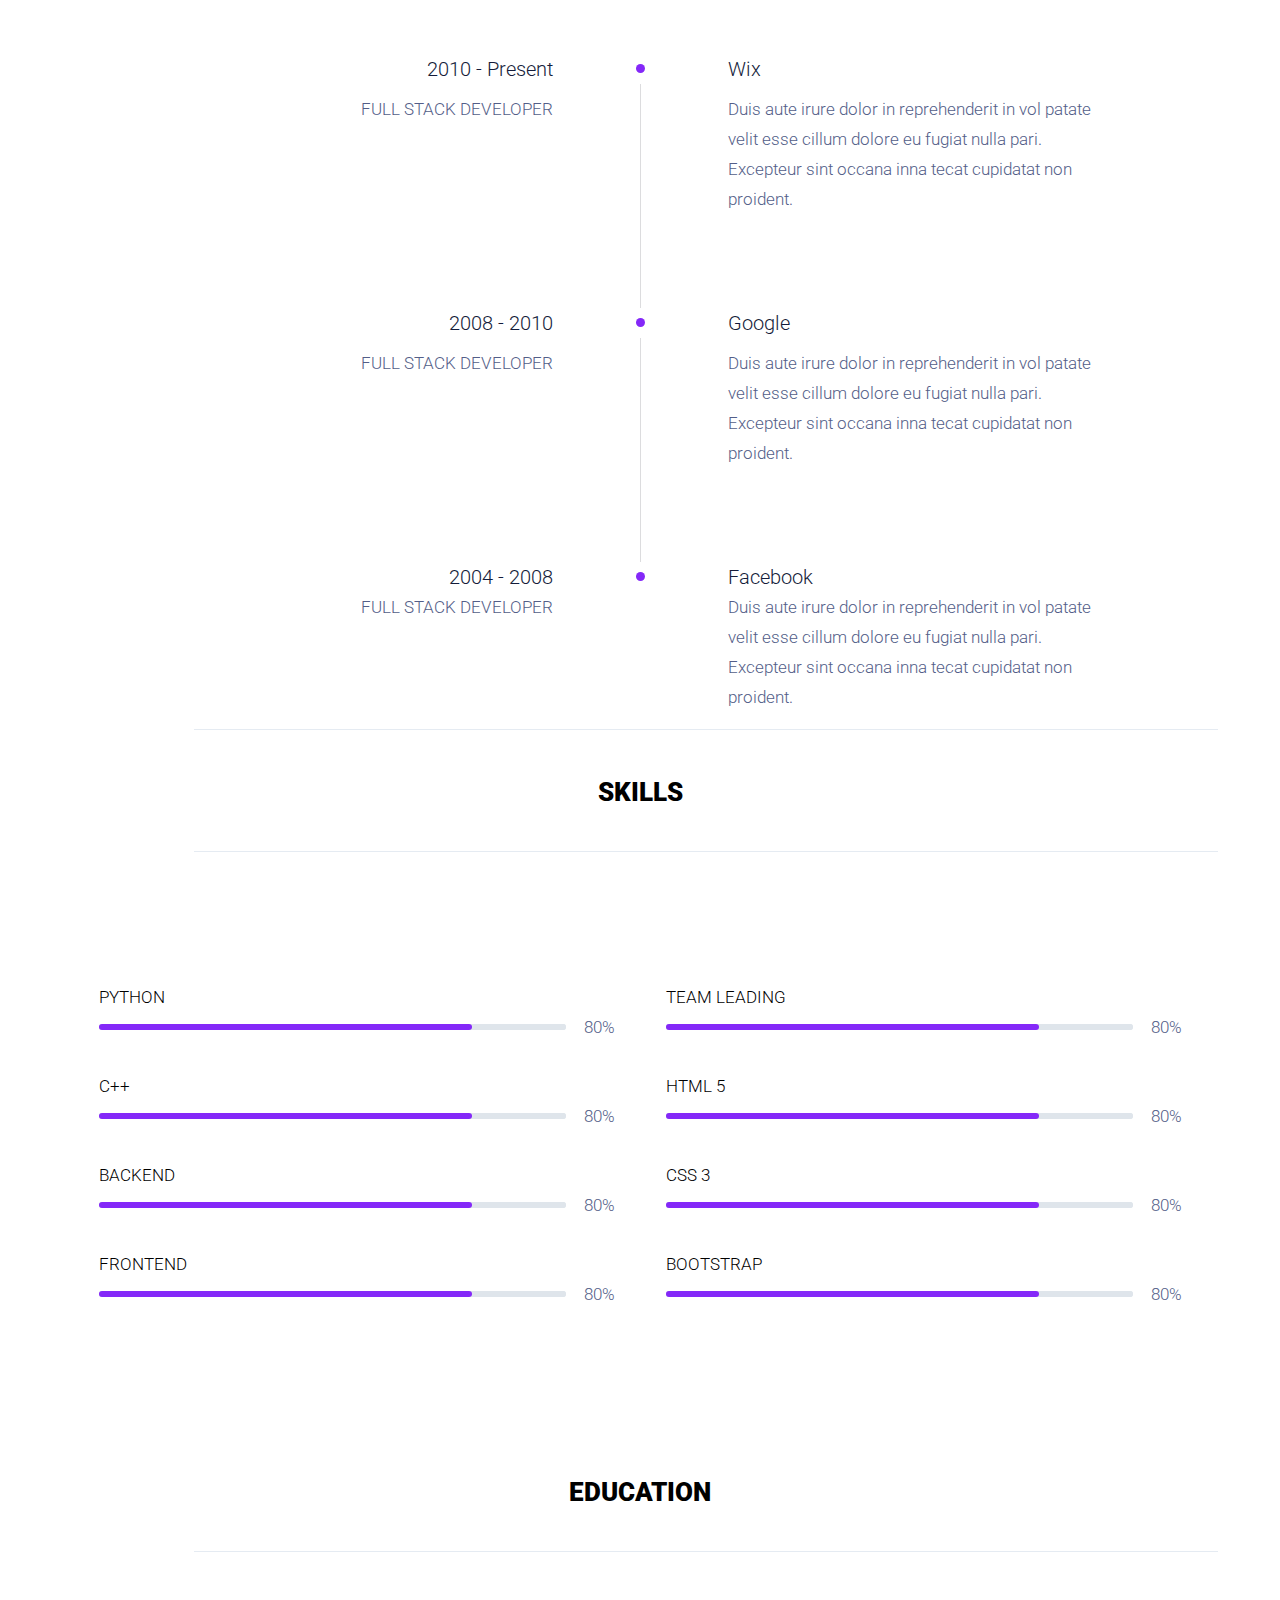
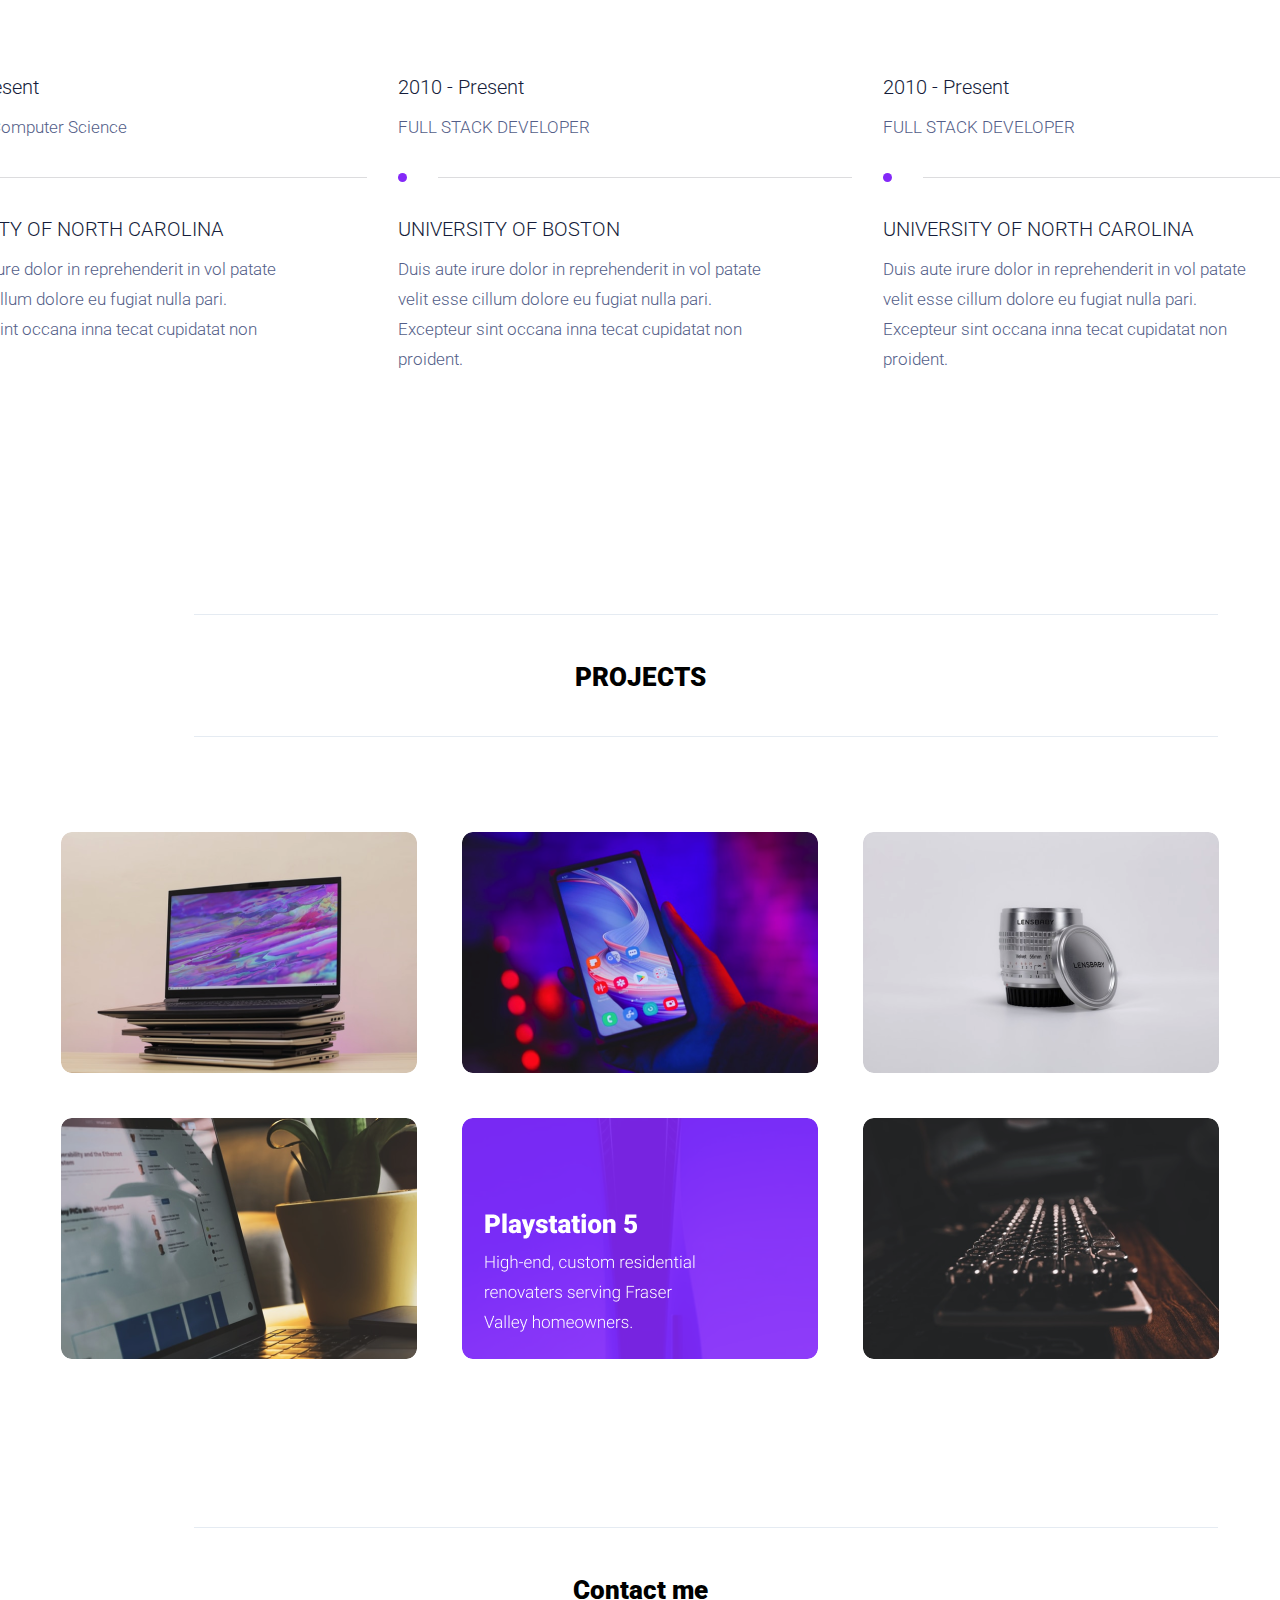
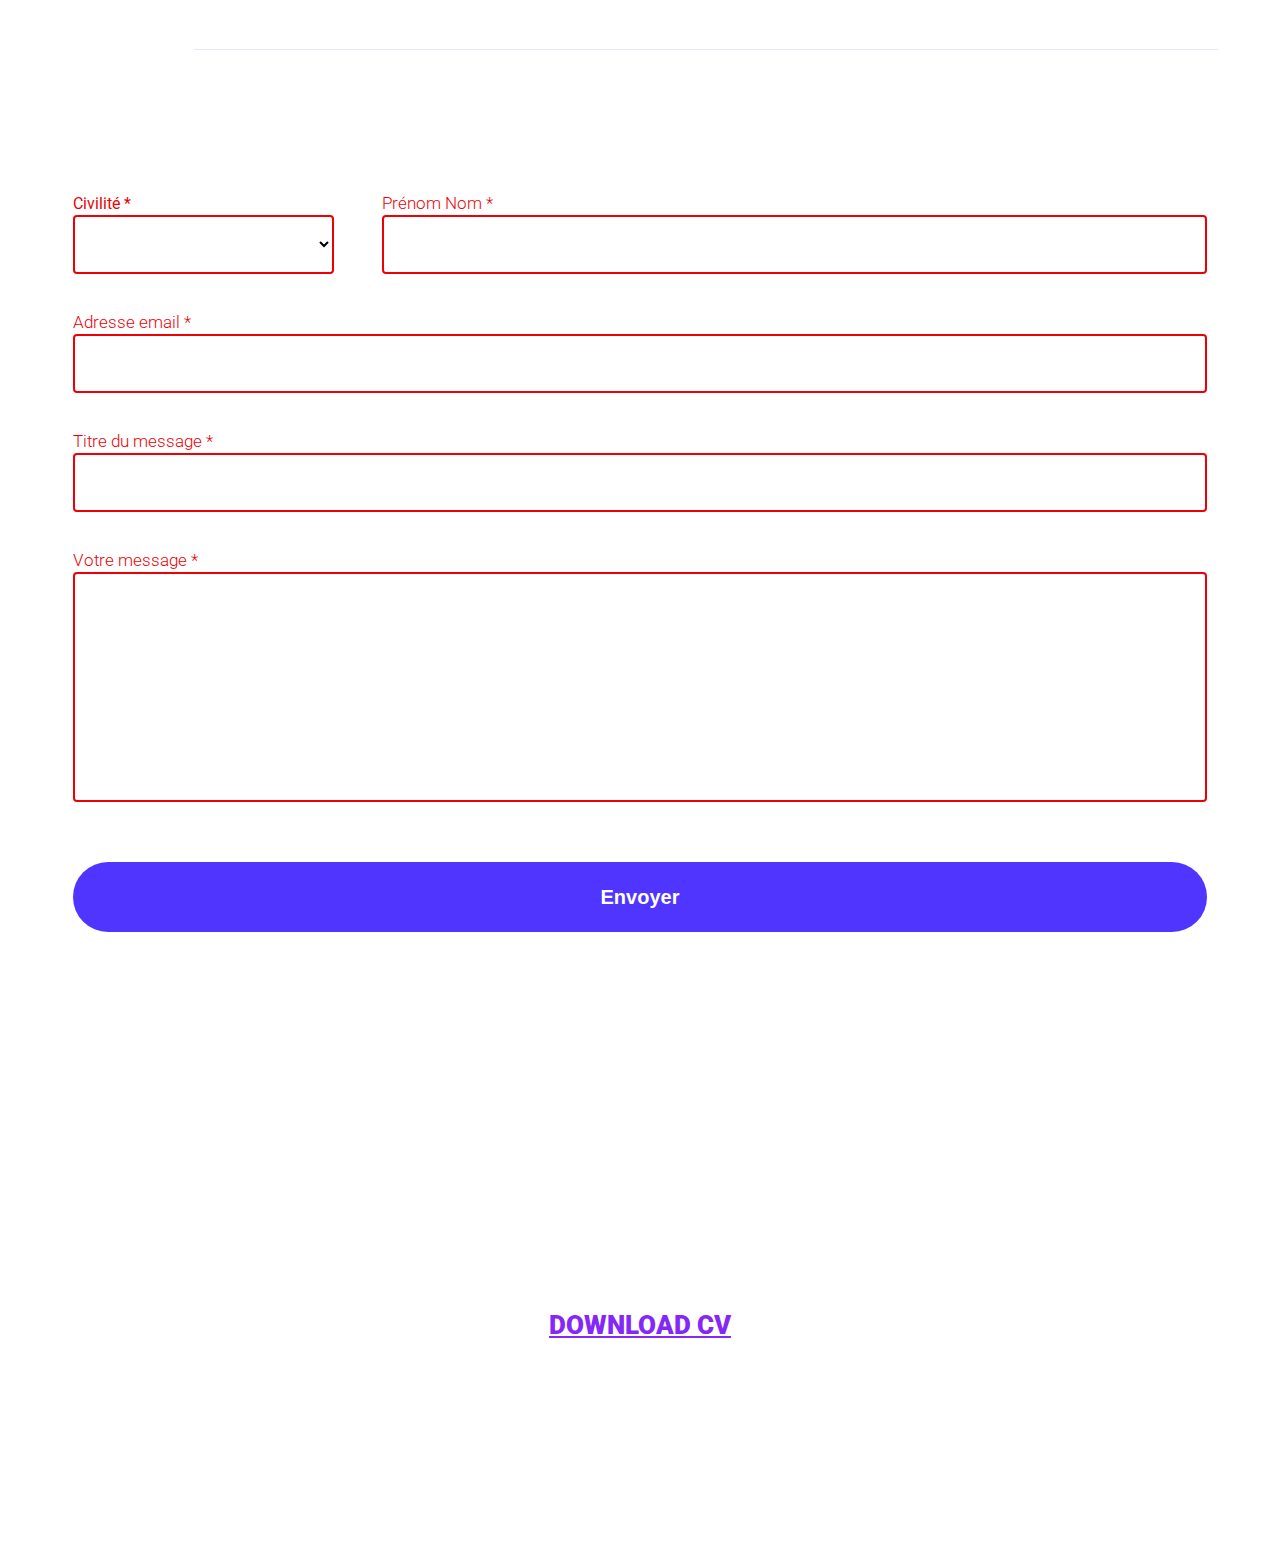
==== commit ffc2107d: "form changes" ====
--- a/index.html
+++ b/index.html
@@ -238,29 +238,39 @@
       <form action="">
         <div class="form-line">
           <div class="input">
-            <select class="noHint" name="" id="select-civ"></select>
+            <select class="noHint" required name="" id="select-civ">
+              <option></option>
+              <option>Madame</option>
+              <option>Monsieur</option>
+              <option>Aucun</option>
+            </select>
             <label for="select-civ">Civilité *</label>
           </div>
           <div class="input">
-            <input type="text" id="input-name" class="noHint medium">
+            <input type="text" id="input-name" class="noHint medium" required>
             <label for="input-name"><p class="small label">Prénom Nom *</p></label>
           </div>
         </div>
         <div class="input">
-          <input type="text" id="input-mail" class="noHint large">
+          <input type="email" id="input-mail" class="noHint large" required>
           <label for="input-mail"><p class="small label">Adresse email *</p></label>
         </div>
         <div class="input">
-          <input type="text" id="input-title" class="noHint large">
+          <input type="text" id="input-title" class="noHint large" required>
           <label for="input-title"><p class="small label">Titre du message *</p></label>
         </div>
         <div class="input">
-          <input type="text" id="input-msg" class="noHint large tall">
+          <input type="text" id="input-msg" class="noHint large tall" required>
           <label for="input-msg"><p class="small label">Votre message *</p></label>
         </div>
+        <button class="primary medium">Envoyer</button>
       </form>
     </div>
   </section>
 </body>
-
+<footer>
+  <div class="flex-centered">
+    <a href=""><p class="large">DOWNLOAD CV</p></a>
+  </div>
+</footer>
 </html>--- a/style.css
+++ b/style.css
@@ -43,6 +43,7 @@
   text-decoration: none;
   display: inline-block;
   cursor: pointer;
+  width: auto;
 }
 
 button.large,
@@ -161,7 +162,6 @@
 }
 
 div.input label{
-  transition: all ease-in-out 125ms;
   color: var(--text-color);
   position: relative;
   
@@ -173,7 +173,6 @@
 
 div.input .noHint:invalid{
   border: 2px solid var(--error-red);
-  color:var(--error-red);
 }
 
 div.input .noHint:invalid +label{
@@ -188,7 +187,6 @@
 }
 
 div.input input{
-  transition: all ease-in-out 125ms;
   border: 1px solid var(--inactive);
   box-sizing: border-box;
   border-radius: 4px;
@@ -196,18 +194,22 @@
   height: 59px;
 }
 
-div.input:focus-within input{
+div.input input:disabled{
+  
+}
+
+div.input input:hover{
+  border: 2px solid var(--hover);
+}
+
+div.input input:focus{
   color:var(--focus);
   border: 2px solid var(--focus);
   outline: none;
 }
 
-div.input input:disabled{
-  
-}
-
-div.input input:hover{
-  border: 2px solid var(--hover);
+div.input input:invalid{
+  color:var(--error-red);
 }
 
 input.small{
@@ -238,7 +240,6 @@
 }
 
 select{
-  transition: all ease-in-out 125ms;
   border: 1px solid var(--inactive);
   box-sizing: border-box;
   border-radius: 4px;
@@ -586,4 +587,14 @@
 section#contact div.form-line{
   display: flex;
   gap: 48px;
-}+}
+
+footer{
+  margin-top: 378px;
+  margin-bottom: 211px;
+}
+
+footer a{
+  color: var(--accent)!important ;
+  text-decoration-line: underline;
+}
